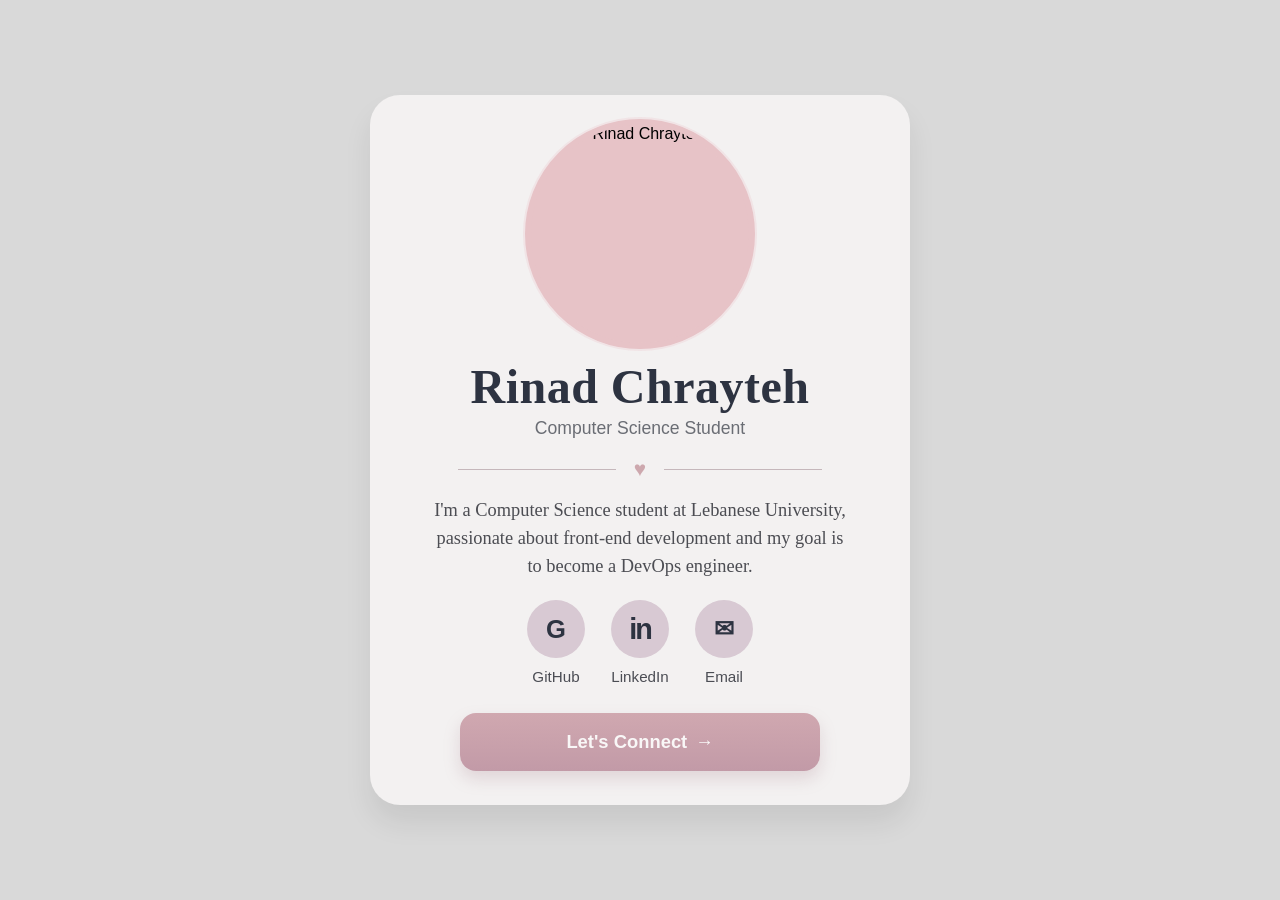
==== myProfile.html @ 23b16372 "Rename my profile.html to myProfile.html" ====
<!doctype html>
<html lang="en">
  <head>
    <meta charset="UTF-8" />
    <meta name="viewport" content="width=device-width, initial-scale=1.0" />
    <title>Rinad Chrayteh | Profile</title>
    <style>
      * {
        box-sizing: border-box;
      }

      body {
        margin: 0;
        min-height: 100vh;
        display: grid;
        place-items: center;
        background: #d9d9d9;
        font-family: Arial, sans-serif;
      }

      .profile-card {
        width: 540px;
        background: #f3f1f1;
        border-radius: 30px;
        box-shadow: 0 18px 28px rgba(0, 0, 0, 0.08);
        padding: 24px 42px 34px;
        text-align: center;
      }

      .profile-photo-wrap {
        width: 230px;
        height: 230px;
        margin: 0 auto 10px;
        border-radius: 50%;
        background: #e7c3c7;
        border: 6px solid #e7c3c7;
        overflow: hidden;
        display: block;
        box-shadow: 0 0 0 2px rgba(230, 176, 184, 0.2);
      }

      .profile-photo {
        width: 100%;
        height: 100%;
        display: block;
        object-fit: cover;
        object-position: center center;
        border-radius: 50%;
      }

      h1 {
        margin: 8px 0 4px;
        font-size: 3rem;
        font-family: Georgia, "Times New Roman", serif;
        font-weight: 700;
        color: #2d3341;
        letter-spacing: 0.5px;
      }

      .job-title {
        margin: 0;
        font-size: 1.1rem;
        font-weight: 400;
        color: #6a6d74;
        font-family: "Segoe UI", Tahoma, Geneva, Verdana, sans-serif;
      }

      .divider {
        display: flex;
        align-items: center;
        justify-content: center;
        gap: 18px;
        margin: 20px auto 18px;
        width: 80%;
      }

      .divider::before,
      .divider::after {
        content: "";
        flex: 1;
        height: 1px;
        background: #c5b7bb;
      }

      .divider .heart {
        color: #cda8ae;
        font-size: 1.3rem;
        line-height: 1;
      }

      .bio {
        max-width: 420px;
        margin: 0 auto 20px;
        font-size: 1.15rem;
        line-height: 1.5;
        color: #4c4d53;
        font-family: Georgia, "Times New Roman", serif;
      }

      .social-links {
        display: flex;
        justify-content: center;
        gap: 26px;
        margin-bottom: 28px;
      }

      .social-item {
        display: flex;
        flex-direction: column;
        align-items: center;
        gap: 10px;
        color: #3a3d46;
        text-decoration: none;
      }

      .icon-circle {
        width: 58px;
        height: 58px;
        border-radius: 50%;
        display: grid;
        place-items: center;
        background: #d8c9d3;
        color: #2d3341;
        font-weight: 700;
        font-size: 1.6rem;
      }

      .icon-circle.in {
        font-size: 1.8rem;
        font-weight: 700;
        letter-spacing: -2px;
      }

      .icon-circle.mail {
        font-size: 1.5rem;
      }

      .social-label {
        font-size: 0.95rem;
        color: #4b4d54;
      }

      .connect-button {
        display: inline-flex;
        align-items: center;
        justify-content: center;
        width: 100%;
        max-width: 360px;
        height: 58px;
        border: none;
        border-radius: 16px;
        background: linear-gradient(180deg, #d0a8b0, #c29aa7);
        color: #f9f7f7;
        text-decoration: none;
        font-size: 1.15rem;
        font-weight: 700;
        box-shadow: 0 8px 16px rgba(170, 132, 145, 0.25);
      }

      .connect-button span {
        margin-left: 8px;
      }

      @media (max-width: 600px) {
        .profile-card {
          width: min(92vw, 520px);
          padding: 20px 20px 28px;
        }

        h1 {
          font-size: 2.3rem;
        }

        .social-links {
          gap: 16px;
        }
      }
    </style>
  </head>
  <body>
    <div class="profile-card">
      <div class="profile-photo-wrap">
        <img class="profile-photo" src="WhatsApp Image 2026-09-25 at 9.36.36 AM.jpeg" alt="Rinad Chrayteh" />
      </div>

      <h1>Rinad Chrayteh</h1>
      <p class="job-title">Computer Science Student</p>

      <div class="divider">
        <span class="heart">♥</span>
      </div>

      <p class="bio">
        I'm a Computer Science student at Lebanese University, passionate about
        front-end development and my goal is to become a DevOps engineer.
      </p>

      <div class="social-links">
        <a href="https://github.com/" target="_blank" rel="noopener" class="social-item">
          <span class="icon-circle">G</span>
          <span class="social-label">GitHub</span>
        </a>
        <a href="https://www.linkedin.com/" target="_blank" rel="noopener" class="social-item">
          <span class="icon-circle in">in</span>
          <span class="social-label">LinkedIn</span>
        </a>
        <a href="mailto:rinadchrayteh@gmail.com" class="social-item">
          <span class="icon-circle mail">✉</span>
          <span class="social-label">Email</span>
        </a>
      </div>

      <a href="mailto:rinadchrayteh@email.com" class="connect-button">Let's Connect <span>→</span></a>
    </div>
  </body>
</html>
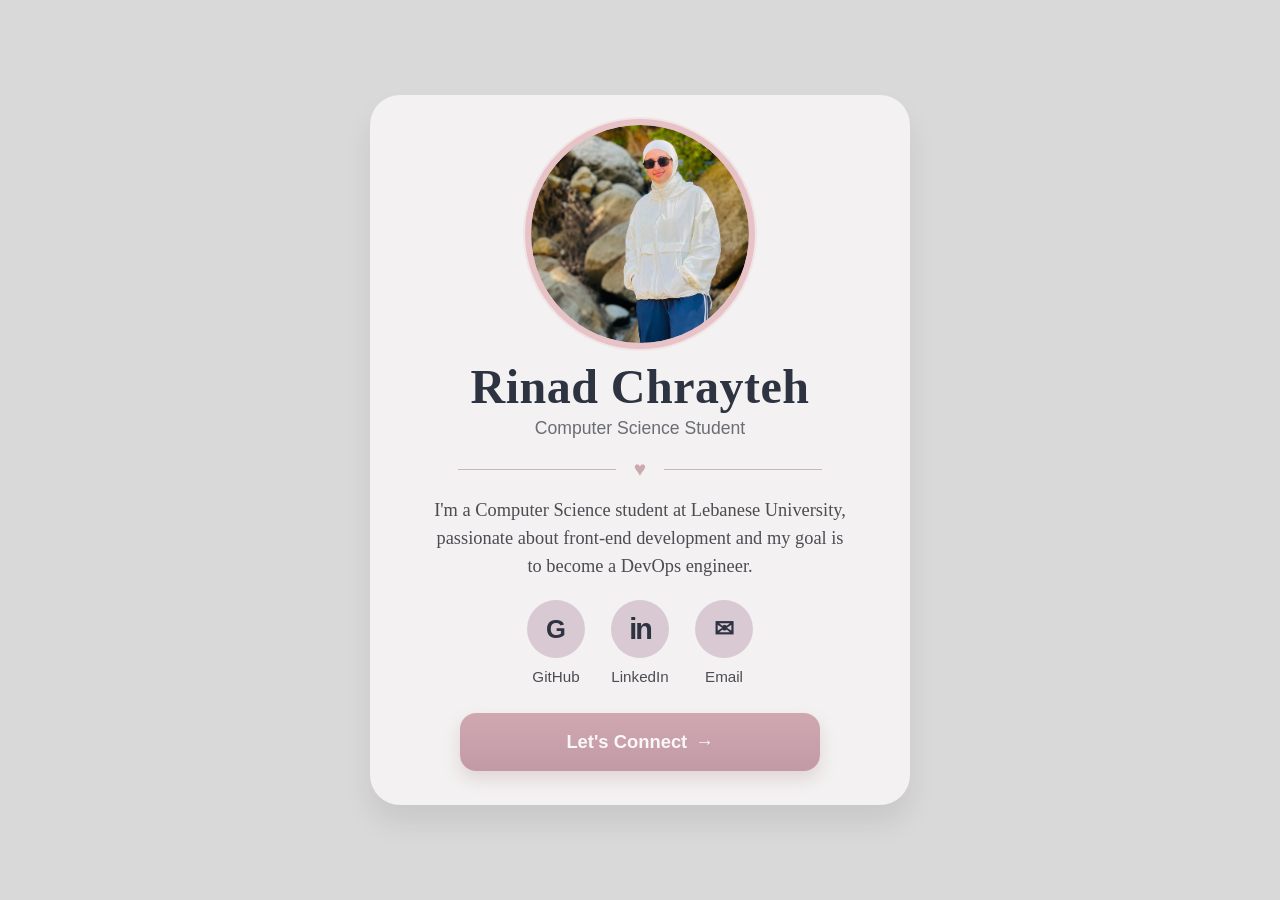
==== commit f07fb4e0: "Refactor myProfile.html for improved structure" ====
--- a/myProfile.html
+++ b/myProfile.html
@@ -196,11 +196,11 @@
       </p>
 
       <div class="social-links">
-        <a href="https://github.com/" target="_blank" rel="noopener" class="social-item">
+        <a href="https://github.com/Rinad35" target="_blank" rel="noopener" class="social-item">
           <span class="icon-circle">G</span>
           <span class="social-label">GitHub</span>
         </a>
-        <a href="https://www.linkedin.com/" target="_blank" rel="noopener" class="social-item">
+        <a href="https://www.linkedin.com/Rinad Chrayteh" target="_blank" rel="noopener" class="social-item">
           <span class="icon-circle in">in</span>
           <span class="social-label">LinkedIn</span>
         </a>
